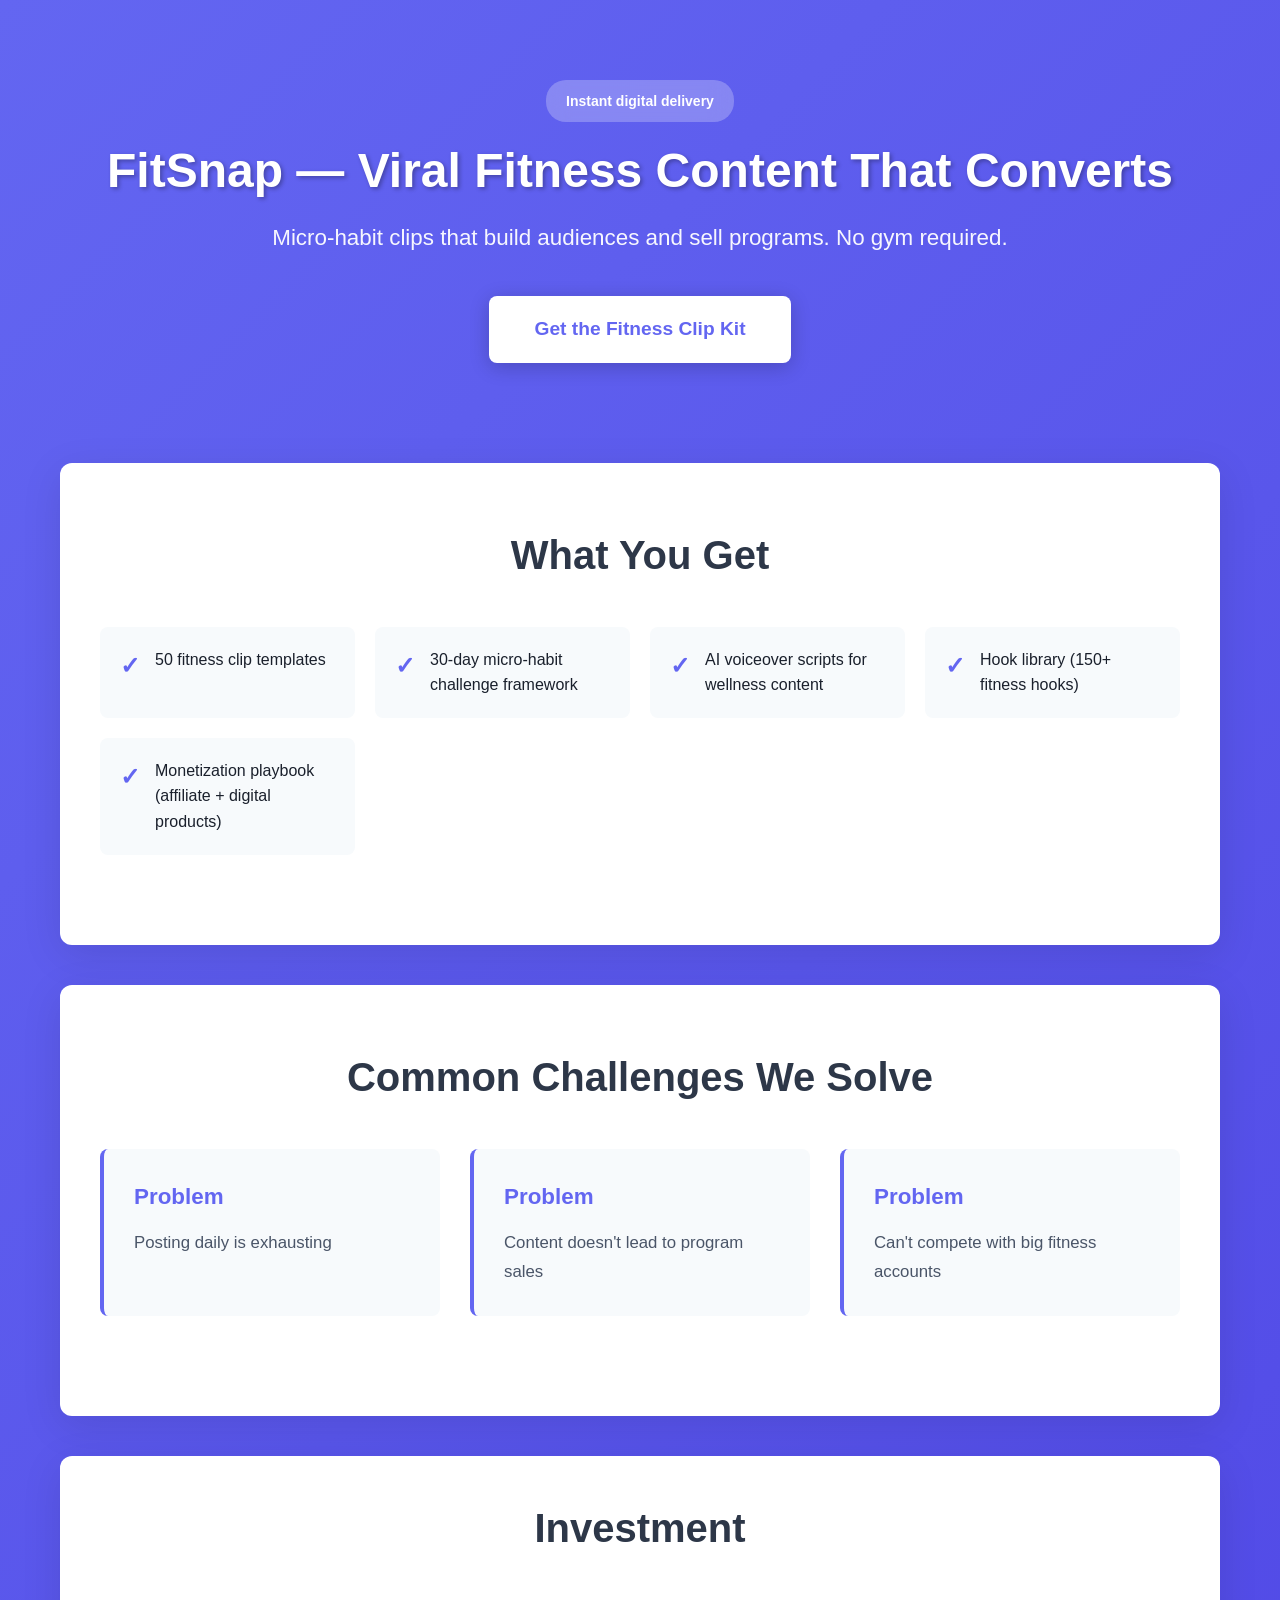
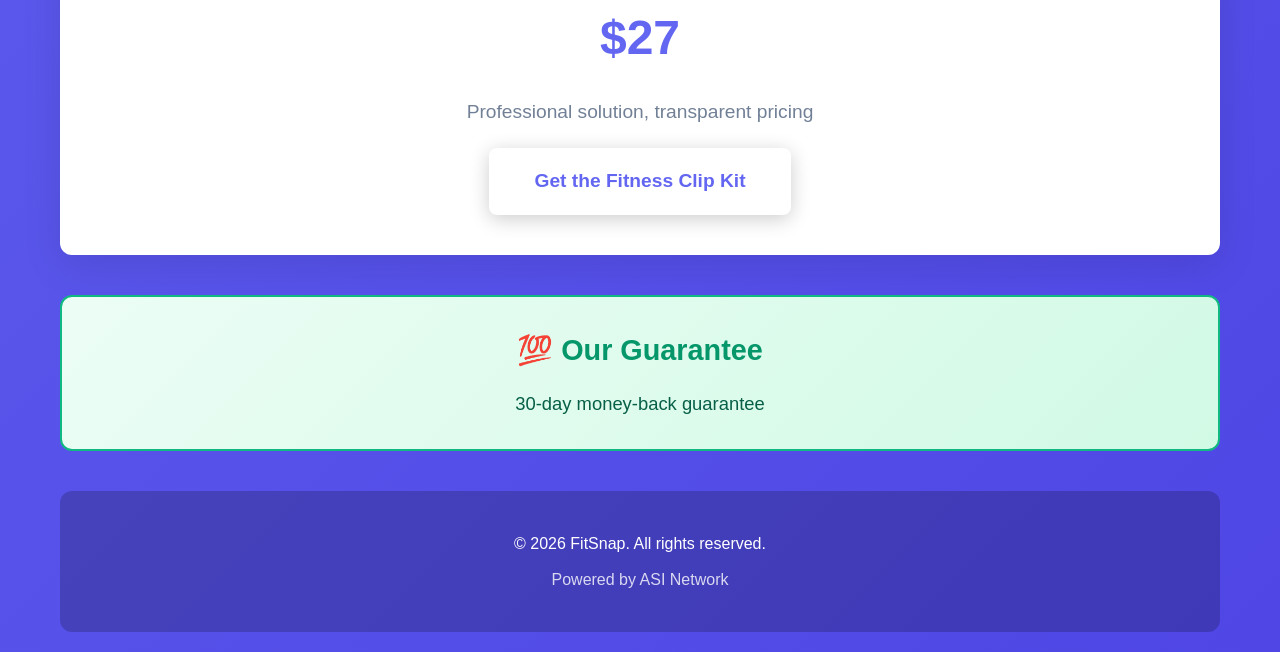
==== index.html @ f82e881f "Add index.html" ====
<!DOCTYPE html>
<html lang="en">
<head>
    <meta charset="UTF-8">
    <meta name="viewport" content="width=device-width, initial-scale=1.0">
    <title>FitSnap - Micro-habit clips that build audiences and sell programs. No</title>
    <meta name="description" content="Short-form fitness and wellness content templates — viral clip packs, workout scripts, and micro-habit challenges designed for TikTok/Reels/Shorts cre">
    <style>
        * {
            margin: 0;
            padding: 0;
            box-sizing: border-box;
        }
        body {
            font-family: -apple-system, BlinkMacSystemFont, 'Segoe UI', Roboto, Oxygen, Ubuntu, Cantarell, sans-serif;
            line-height: 1.6;
            color: #1a202c;
            background: linear-gradient(135deg, #6366F1 0%, #4F46E5 100%);
        }
        .container {
            max-width: 1200px;
            margin: 0 auto;
            padding: 20px;
        }
        header {
            text-align: center;
            padding: 60px 20px;
            color: white;
        }
        .badge {
            display: inline-block;
            background: rgba(255,255,255,0.25);
            padding: 10px 20px;
            border-radius: 20px;
            font-size: 14px;
            margin-bottom: 20px;
            backdrop-filter: blur(10px);
            font-weight: 600;
        }
        h1 {
            font-size: 3em;
            margin-bottom: 20px;
            font-weight: 900;
            text-shadow: 2px 2px 4px rgba(0,0,0,0.3);
            line-height: 1.2;
        }
        .subtitle {
            font-size: 1.4em;
            margin-bottom: 40px;
            opacity: 0.95;
            max-width: 800px;
            margin-left: auto;
            margin-right: auto;
            font-weight: 400;
        }
        .cta-primary {
            display: inline-block;
            background: white;
            color: #6366F1;
            padding: 18px 45px;
            border-radius: 8px;
            text-decoration: none;
            font-size: 1.2em;
            font-weight: 700;
            transition: all 0.3s;
            box-shadow: 0 4px 20px rgba(0,0,0,0.2);
        }
        .cta-primary:hover {
            transform: translateY(-3px);
            box-shadow: 0 6px 30px rgba(0,0,0,0.3);
        }
        .content-section {
            background: white;
            border-radius: 12px;
            padding: 60px 40px;
            margin: 40px 0;
            box-shadow: 0 10px 40px rgba(0,0,0,0.1);
        }
        h2 {
            font-size: 2.5em;
            margin-bottom: 40px;
            color: #2d3748;
            text-align: center;
            font-weight: 800;
        }
        .features-grid {
            display: grid;
            grid-template-columns: repeat(auto-fit, minmax(300px, 1fr));
            gap: 30px;
            margin: 40px 0;
        }
        .feature-card {
            background: #F7FAFC;
            padding: 30px;
            border-radius: 8px;
            border-left: 4px solid #6366F1;
        }
        .feature-card h3 {
            color: #6366F1;
            font-size: 1.4em;
            margin-bottom: 15px;
            font-weight: 700;
        }
        .feature-card p {
            color: #4A5568;
            font-size: 1.05em;
            line-height: 1.7;
        }
        .deliverables-list {
            display: grid;
            grid-template-columns: repeat(auto-fit, minmax(250px, 1fr));
            gap: 20px;
            margin: 30px 0;
        }
        .deliverable-item {
            display: flex;
            align-items: start;
            padding: 20px;
            background: #F7FAFC;
            border-radius: 8px;
        }
        .deliverable-item::before {
            content: "✓";
            color: #6366F1;
            font-size: 1.5em;
            font-weight: bold;
            margin-right: 15px;
        }
        .pricing-section {
            text-align: center;
            padding: 40px 20px;
        }
        .price {
            font-size: 3em;
            font-weight: 900;
            color: #6366F1;
            margin: 20px 0;
        }
        .guarantee-box {
            background: linear-gradient(135deg, #ECFDF5 0%, #D1FAE5 100%);
            border: 2px solid #10B981;
            border-radius: 12px;
            padding: 30px;
            margin: 40px 0;
            text-align: center;
        }
        .guarantee-box h3 {
            color: #059669;
            font-size: 1.8em;
            margin-bottom: 15px;
        }
        .guarantee-box p {
            font-size: 1.15em;
            color: #065F46;
            line-height: 1.7;
        }
        footer {
            text-align: center;
            padding: 40px 20px;
            color: white;
            background: rgba(0,0,0,0.2);
            border-radius: 12px;
            margin-top: 40px;
        }
        @media (max-width: 768px) {
            h1 { font-size: 2em; }
            .subtitle { font-size: 1.1em; }
            .features-grid { grid-template-columns: 1fr; }
        }
    </style>
<!-- Google Analytics (GA4) - Measurement ID to be set by Kiki via KIKI-G11 -->
<script async src="https://www.googletagmanager.com/gtag/js?id=G-XXXXXXXXXX"></script>
<script>
  window.dataLayer = window.dataLayer || [];
  function gtag(){dataLayer.push(arguments);}
  gtag('js', new Date());
  gtag('config', 'G-XXXXXXXXXX');
</script>
</head>
<body>
    <div class="container">
        <header>
            <div class="badge">Instant digital delivery</div>
            <h1>FitSnap — Viral Fitness Content That Converts</h1>
            <p class="subtitle">Micro-habit clips that build audiences and sell programs. No gym required.</p>
            <a href="https://asinetwork.gumroad.com" class="cta-primary">Get the Fitness Clip Kit</a>
        </header>

        <div class="content-section">
            <h2>What You Get</h2>
            <div class="deliverables-list"><div class="deliverable-item">50 fitness clip templates</div><div class="deliverable-item">30-day micro-habit challenge framework</div><div class="deliverable-item">AI voiceover scripts for wellness content</div><div class="deliverable-item">Hook library (150+ fitness hooks)</div><div class="deliverable-item">Monetization playbook (affiliate + digital products)</div></div>
        </div>

        <div class="content-section"><h2>Common Challenges We Solve</h2><div class="features-grid"><div class="feature-card"><h3>Problem</h3><p>Posting daily is exhausting</p></div><div class="feature-card"><h3>Problem</h3><p>Content doesn't lead to program sales</p></div><div class="feature-card"><h3>Problem</h3><p>Can't compete with big fitness accounts</p></div></div></div>

        <div class="content-section pricing-section">
            <h2>Investment</h2>
            <div class="price">$27</div>
            <p style="font-size:1.2em; color:#718096; margin:20px 0;">Professional solution, transparent pricing</p>
            <a href="https://asinetwork.gumroad.com" class="cta-primary">Get the Fitness Clip Kit</a>
        </div>

        <div class="guarantee-box"><h3>💯 Our Guarantee</h3><p>30-day money-back guarantee</p></div>

        <footer>
            <p>&copy; 2026 FitSnap. All rights reserved.</p>
            <p style="margin-top:10px; opacity:0.8;">Powered by ASI Network</p>
        </footer>
    </div>
</body>
</html>
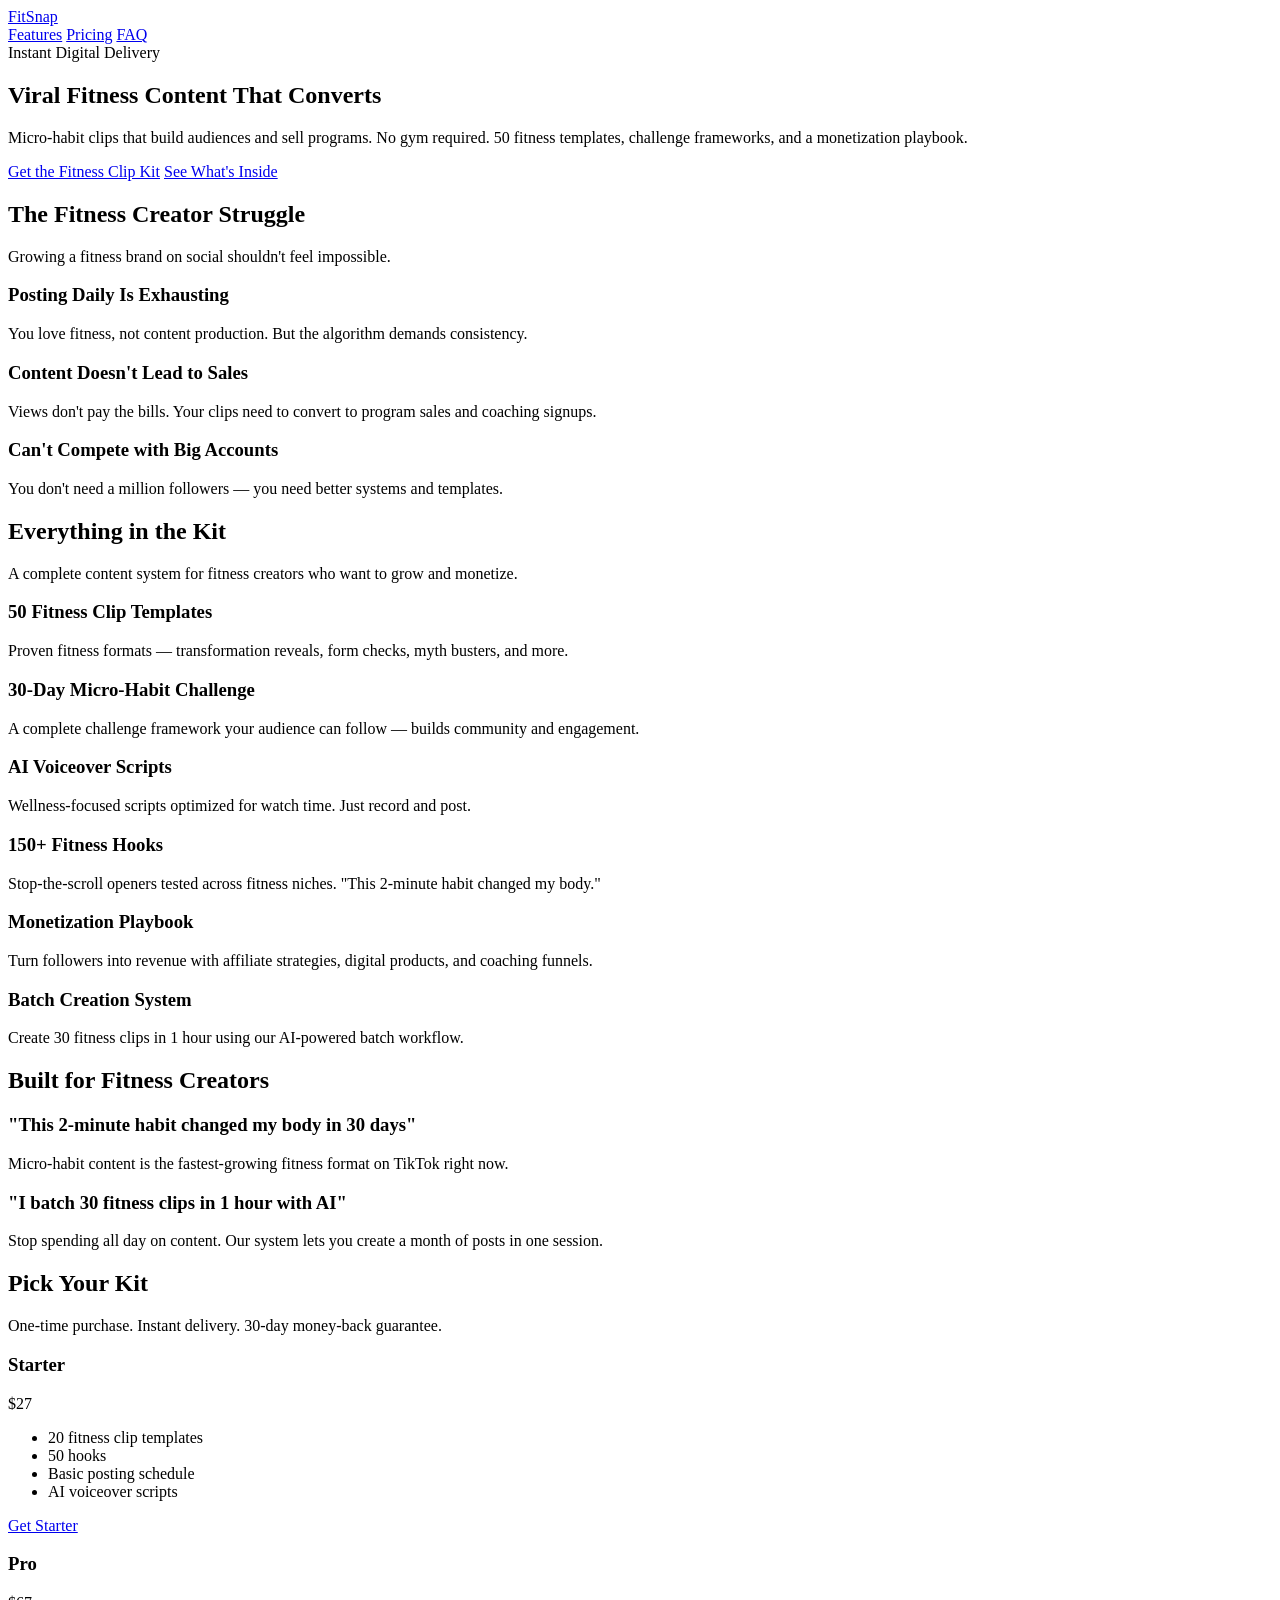
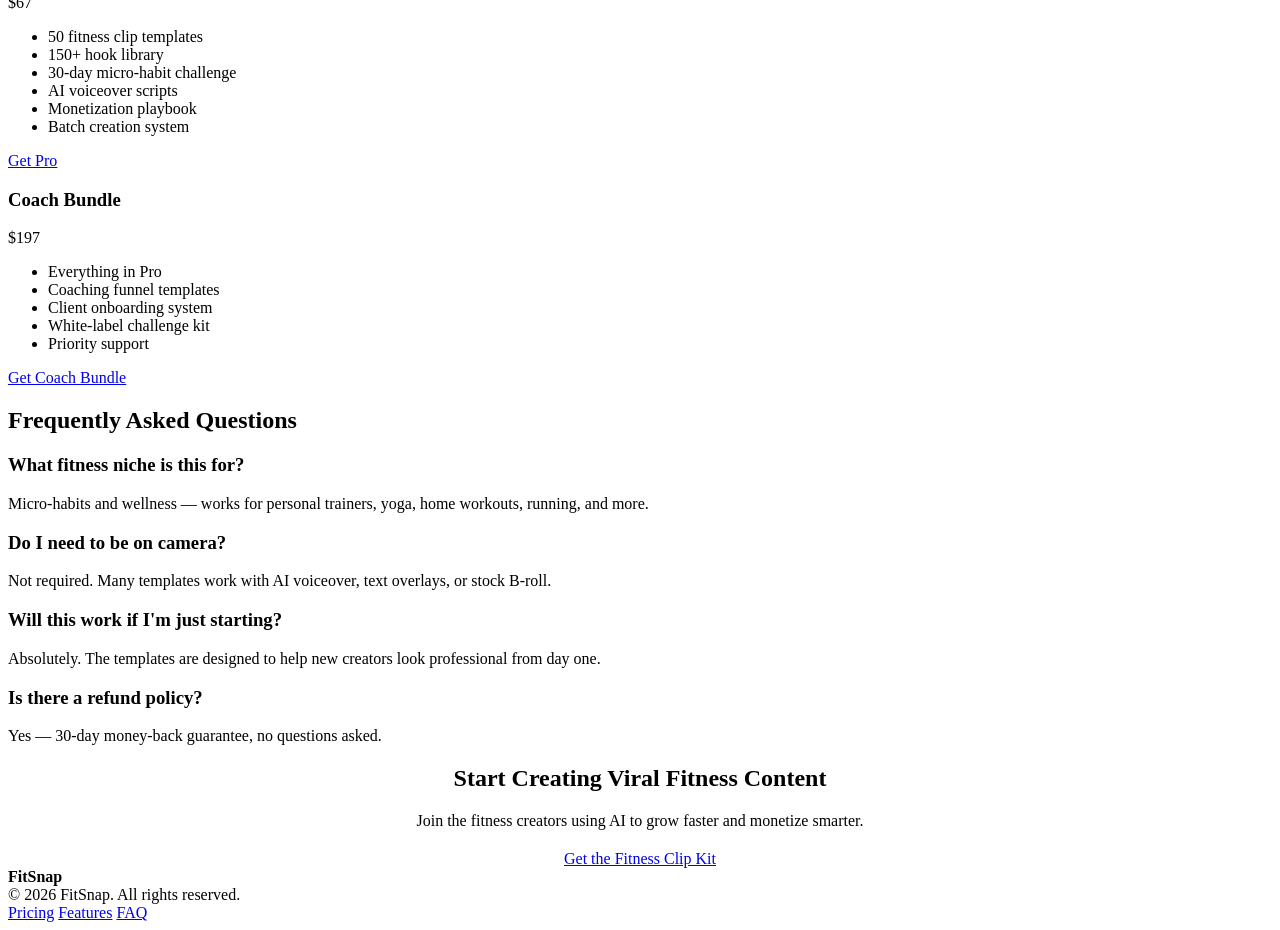
==== commit 338040b9: "Update index.html" ====
--- a/index.html
+++ b/index.html
@@ -1,211 +1,206 @@
-<!DOCTYPE html>
+<!doctype html>
 <html lang="en">
-<head>
-    <meta charset="UTF-8">
-    <meta name="viewport" content="width=device-width, initial-scale=1.0">
-    <title>FitSnap - Micro-habit clips that build audiences and sell programs. No</title>
-    <meta name="description" content="Short-form fitness and wellness content templates — viral clip packs, workout scripts, and micro-habit challenges designed for TikTok/Reels/Shorts cre">
-    <style>
-        * {
-            margin: 0;
-            padding: 0;
-            box-sizing: border-box;
-        }
-        body {
-            font-family: -apple-system, BlinkMacSystemFont, 'Segoe UI', Roboto, Oxygen, Ubuntu, Cantarell, sans-serif;
-            line-height: 1.6;
-            color: #1a202c;
-            background: linear-gradient(135deg, #6366F1 0%, #4F46E5 100%);
-        }
-        .container {
-            max-width: 1200px;
-            margin: 0 auto;
-            padding: 20px;
-        }
-        header {
-            text-align: center;
-            padding: 60px 20px;
-            color: white;
-        }
-        .badge {
-            display: inline-block;
-            background: rgba(255,255,255,0.25);
-            padding: 10px 20px;
-            border-radius: 20px;
-            font-size: 14px;
-            margin-bottom: 20px;
-            backdrop-filter: blur(10px);
-            font-weight: 600;
-        }
-        h1 {
-            font-size: 3em;
-            margin-bottom: 20px;
-            font-weight: 900;
-            text-shadow: 2px 2px 4px rgba(0,0,0,0.3);
-            line-height: 1.2;
-        }
-        .subtitle {
-            font-size: 1.4em;
-            margin-bottom: 40px;
-            opacity: 0.95;
-            max-width: 800px;
-            margin-left: auto;
-            margin-right: auto;
-            font-weight: 400;
-        }
-        .cta-primary {
-            display: inline-block;
-            background: white;
-            color: #6366F1;
-            padding: 18px 45px;
-            border-radius: 8px;
-            text-decoration: none;
-            font-size: 1.2em;
-            font-weight: 700;
-            transition: all 0.3s;
-            box-shadow: 0 4px 20px rgba(0,0,0,0.2);
-        }
-        .cta-primary:hover {
-            transform: translateY(-3px);
-            box-shadow: 0 6px 30px rgba(0,0,0,0.3);
-        }
-        .content-section {
-            background: white;
-            border-radius: 12px;
-            padding: 60px 40px;
-            margin: 40px 0;
-            box-shadow: 0 10px 40px rgba(0,0,0,0.1);
-        }
-        h2 {
-            font-size: 2.5em;
-            margin-bottom: 40px;
-            color: #2d3748;
-            text-align: center;
-            font-weight: 800;
-        }
-        .features-grid {
-            display: grid;
-            grid-template-columns: repeat(auto-fit, minmax(300px, 1fr));
-            gap: 30px;
-            margin: 40px 0;
-        }
-        .feature-card {
-            background: #F7FAFC;
-            padding: 30px;
-            border-radius: 8px;
-            border-left: 4px solid #6366F1;
-        }
-        .feature-card h3 {
-            color: #6366F1;
-            font-size: 1.4em;
-            margin-bottom: 15px;
-            font-weight: 700;
-        }
-        .feature-card p {
-            color: #4A5568;
-            font-size: 1.05em;
-            line-height: 1.7;
-        }
-        .deliverables-list {
-            display: grid;
-            grid-template-columns: repeat(auto-fit, minmax(250px, 1fr));
-            gap: 20px;
-            margin: 30px 0;
-        }
-        .deliverable-item {
-            display: flex;
-            align-items: start;
-            padding: 20px;
-            background: #F7FAFC;
-            border-radius: 8px;
-        }
-        .deliverable-item::before {
-            content: "✓";
-            color: #6366F1;
-            font-size: 1.5em;
-            font-weight: bold;
-            margin-right: 15px;
-        }
-        .pricing-section {
-            text-align: center;
-            padding: 40px 20px;
-        }
-        .price {
-            font-size: 3em;
-            font-weight: 900;
-            color: #6366F1;
-            margin: 20px 0;
-        }
-        .guarantee-box {
-            background: linear-gradient(135deg, #ECFDF5 0%, #D1FAE5 100%);
-            border: 2px solid #10B981;
-            border-radius: 12px;
-            padding: 30px;
-            margin: 40px 0;
-            text-align: center;
-        }
-        .guarantee-box h3 {
-            color: #059669;
-            font-size: 1.8em;
-            margin-bottom: 15px;
-        }
-        .guarantee-box p {
-            font-size: 1.15em;
-            color: #065F46;
-            line-height: 1.7;
-        }
-        footer {
-            text-align: center;
-            padding: 40px 20px;
-            color: white;
-            background: rgba(0,0,0,0.2);
-            border-radius: 12px;
-            margin-top: 40px;
-        }
-        @media (max-width: 768px) {
-            h1 { font-size: 2em; }
-            .subtitle { font-size: 1.1em; }
-            .features-grid { grid-template-columns: 1fr; }
-        }
-    </style>
-<!-- Google Analytics (GA4) - Measurement ID to be set by Kiki via KIKI-G11 -->
+  <head>
+    <meta charset="utf-8" />
+    <meta name="viewport" content="width=device-width, initial-scale=1" />
+    <title>FitSnap — Viral Fitness Content That Converts</title>
+    <meta name="description" content="FitSnap: Micro-habit clips that build audiences and sell programs. Fitness clip templates, workout scripts, and challenge frameworks for TikTok, Reels, and Shorts." />
+    <link rel="stylesheet" href="styles.css" />
+  <!-- Google Analytics 4 -->
 <script async src="https://www.googletagmanager.com/gtag/js?id=G-XXXXXXXXXX"></script>
-<script>
-  window.dataLayer = window.dataLayer || [];
-  function gtag(){dataLayer.push(arguments);}
-  gtag('js', new Date());
-  gtag('config', 'G-XXXXXXXXXX');
-</script>
+<script>window.dataLayer=window.dataLayer||[];function gtag(){dataLayer.push(arguments);}gtag('js',new Date());gtag('config','G-XXXXXXXXXX');</script>
 </head>
-<body>
-    <div class="container">
-        <header>
-            <div class="badge">Instant digital delivery</div>
-            <h1>FitSnap — Viral Fitness Content That Converts</h1>
-            <p class="subtitle">Micro-habit clips that build audiences and sell programs. No gym required.</p>
-            <a href="https://asinetwork.gumroad.com" class="cta-primary">Get the Fitness Clip Kit</a>
-        </header>
-
-        <div class="content-section">
-            <h2>What You Get</h2>
-            <div class="deliverables-list"><div class="deliverable-item">50 fitness clip templates</div><div class="deliverable-item">30-day micro-habit challenge framework</div><div class="deliverable-item">AI voiceover scripts for wellness content</div><div class="deliverable-item">Hook library (150+ fitness hooks)</div><div class="deliverable-item">Monetization playbook (affiliate + digital products)</div></div>
-        </div>
-
-        <div class="content-section"><h2>Common Challenges We Solve</h2><div class="features-grid"><div class="feature-card"><h3>Problem</h3><p>Posting daily is exhausting</p></div><div class="feature-card"><h3>Problem</h3><p>Content doesn't lead to program sales</p></div><div class="feature-card"><h3>Problem</h3><p>Can't compete with big fitness accounts</p></div></div></div>
-
-        <div class="content-section pricing-section">
-            <h2>Investment</h2>
-            <div class="price">$27</div>
-            <p style="font-size:1.2em; color:#718096; margin:20px 0;">Professional solution, transparent pricing</p>
-            <a href="https://asinetwork.gumroad.com" class="cta-primary">Get the Fitness Clip Kit</a>
-        </div>
-
-        <div class="guarantee-box"><h3>💯 Our Guarantee</h3><p>30-day money-back guarantee</p></div>
-
-        <footer>
-            <p>&copy; 2026 FitSnap. All rights reserved.</p>
-            <p style="margin-top:10px; opacity:0.8;">Powered by ASI Network</p>
-        </footer>
-    </div>
+  <body>
+    <header class="header">
+      <div class="container header-inner">
+        <a class="brand" href="index.html">FitSnap</a>
+        <nav class="nav">
+          <a href="#features">Features</a>
+          <a href="#pricing">Pricing</a>
+          <a href="#faq">FAQ</a>
+        </nav>
+      </div>
+    </header>
+
+    <main class="container">
+      <!-- Hero -->
+      <section class="hero">
+        <div class="badge">Instant Digital Delivery</div>
+        <h1>Viral Fitness Content <span>That Converts</span></h1>
+        <p class="lead">Micro-habit clips that build audiences and sell programs. No gym required. 50 fitness templates, challenge frameworks, and a monetization playbook.</p>
+        <div class="cta-row">
+          <a class="button primary" href="#pricing">Get the Fitness Clip Kit</a>
+          <a class="button secondary" href="#features">See What's Inside</a>
+        </div>
+      </section>
+
+      <!-- Pain Points -->
+      <section class="section" id="problem">
+        <div class="section-header">
+          <h2>The Fitness Creator Struggle</h2>
+          <p>Growing a fitness brand on social shouldn't feel impossible.</p>
+        </div>
+        <div class="grid">
+          <div class="card">
+            <h3>Posting Daily Is Exhausting</h3>
+            <p>You love fitness, not content production. But the algorithm demands consistency.</p>
+          </div>
+          <div class="card">
+            <h3>Content Doesn't Lead to Sales</h3>
+            <p>Views don't pay the bills. Your clips need to convert to program sales and coaching signups.</p>
+          </div>
+          <div class="card">
+            <h3>Can't Compete with Big Accounts</h3>
+            <p>You don't need a million followers — you need better systems and templates.</p>
+          </div>
+        </div>
+      </section>
+
+      <!-- Features / Deliverables -->
+      <section class="section" id="features">
+        <div class="section-header">
+          <h2>Everything in the Kit</h2>
+          <p>A complete content system for fitness creators who want to grow and monetize.</p>
+        </div>
+        <div class="grid">
+          <div class="card">
+            <h3>50 Fitness Clip Templates</h3>
+            <p>Proven fitness formats — transformation reveals, form checks, myth busters, and more.</p>
+          </div>
+          <div class="card">
+            <h3>30-Day Micro-Habit Challenge</h3>
+            <p>A complete challenge framework your audience can follow — builds community and engagement.</p>
+          </div>
+          <div class="card">
+            <h3>AI Voiceover Scripts</h3>
+            <p>Wellness-focused scripts optimized for watch time. Just record and post.</p>
+          </div>
+          <div class="card">
+            <h3>150+ Fitness Hooks</h3>
+            <p>Stop-the-scroll openers tested across fitness niches. "This 2-minute habit changed my body."</p>
+          </div>
+          <div class="card">
+            <h3>Monetization Playbook</h3>
+            <p>Turn followers into revenue with affiliate strategies, digital products, and coaching funnels.</p>
+          </div>
+          <div class="card">
+            <h3>Batch Creation System</h3>
+            <p>Create 30 fitness clips in 1 hour using our AI-powered batch workflow.</p>
+          </div>
+        </div>
+      </section>
+
+      <!-- Social Proof -->
+      <section class="section">
+        <div class="section-header">
+          <h2>Built for Fitness Creators</h2>
+        </div>
+        <div class="grid">
+          <div class="card">
+            <h3>"This 2-minute habit changed my body in 30 days"</h3>
+            <p>Micro-habit content is the fastest-growing fitness format on TikTok right now.</p>
+          </div>
+          <div class="card">
+            <h3>"I batch 30 fitness clips in 1 hour with AI"</h3>
+            <p>Stop spending all day on content. Our system lets you create a month of posts in one session.</p>
+          </div>
+        </div>
+      </section>
+
+      <!-- Pricing -->
+      <section class="section" id="pricing">
+        <div class="section-header">
+          <h2>Pick Your Kit</h2>
+          <p>One-time purchase. Instant delivery. 30-day money-back guarantee.</p>
+        </div>
+        <div class="pricing-grid">
+          <div class="price-card">
+            <h3>Starter</h3>
+            <div class="price-amount">$27</div>
+            <ul>
+              <li>20 fitness clip templates</li>
+              <li>50 hooks</li>
+              <li>Basic posting schedule</li>
+              <li>AI voiceover scripts</li>
+            </ul>
+            <a class="button primary" href="#">Get Starter</a>
+          </div>
+          <div class="price-card featured">
+            <h3>Pro</h3>
+            <div class="price-amount">$67</div>
+            <ul>
+              <li>50 fitness clip templates</li>
+              <li>150+ hook library</li>
+              <li>30-day micro-habit challenge</li>
+              <li>AI voiceover scripts</li>
+              <li>Monetization playbook</li>
+              <li>Batch creation system</li>
+            </ul>
+            <a class="button primary" href="#">Get Pro</a>
+          </div>
+          <div class="price-card">
+            <h3>Coach Bundle</h3>
+            <div class="price-amount">$197</div>
+            <ul>
+              <li>Everything in Pro</li>
+              <li>Coaching funnel templates</li>
+              <li>Client onboarding system</li>
+              <li>White-label challenge kit</li>
+              <li>Priority support</li>
+            </ul>
+            <a class="button primary" href="#">Get Coach Bundle</a>
+          </div>
+        </div>
+      </section>
+
+      <!-- FAQ -->
+      <section class="section" id="faq">
+        <div class="section-header">
+          <h2>Frequently Asked Questions</h2>
+        </div>
+        <div class="grid">
+          <div class="card">
+            <h3>What fitness niche is this for?</h3>
+            <p>Micro-habits and wellness — works for personal trainers, yoga, home workouts, running, and more.</p>
+          </div>
+          <div class="card">
+            <h3>Do I need to be on camera?</h3>
+            <p>Not required. Many templates work with AI voiceover, text overlays, or stock B-roll.</p>
+          </div>
+          <div class="card">
+            <h3>Will this work if I'm just starting?</h3>
+            <p>Absolutely. The templates are designed to help new creators look professional from day one.</p>
+          </div>
+          <div class="card">
+            <h3>Is there a refund policy?</h3>
+            <p>Yes — 30-day money-back guarantee, no questions asked.</p>
+          </div>
+        </div>
+      </section>
+
+      <!-- CTA Strip -->
+      <section class="section" style="text-align:center; border-bottom: none;">
+        <h2>Start Creating Viral Fitness Content</h2>
+        <p class="lead" style="margin-top: 12px;">Join the fitness creators using AI to grow faster and monetize smarter.</p>
+        <div class="cta-row" style="margin-top: 20px;">
+          <a class="button primary" href="#pricing">Get the Fitness Clip Kit</a>
+        </div>
+      </section>
+    </main>
+
+    <footer class="footer">
+      <div class="container footer-inner">
+        <div>
+          <strong>FitSnap</strong>
+          <div class="muted">&copy; 2026 FitSnap. All rights reserved.</div>
+        </div>
+        <div class="footer-links">
+          <a href="#pricing">Pricing</a>
+          <a href="#features">Features</a>
+          <a href="#faq">FAQ</a>
+        </div>
+      </div>
+    </footer>
+  <script src="cookie-consent.js"></script>
 </body>
-</html>+</html>
